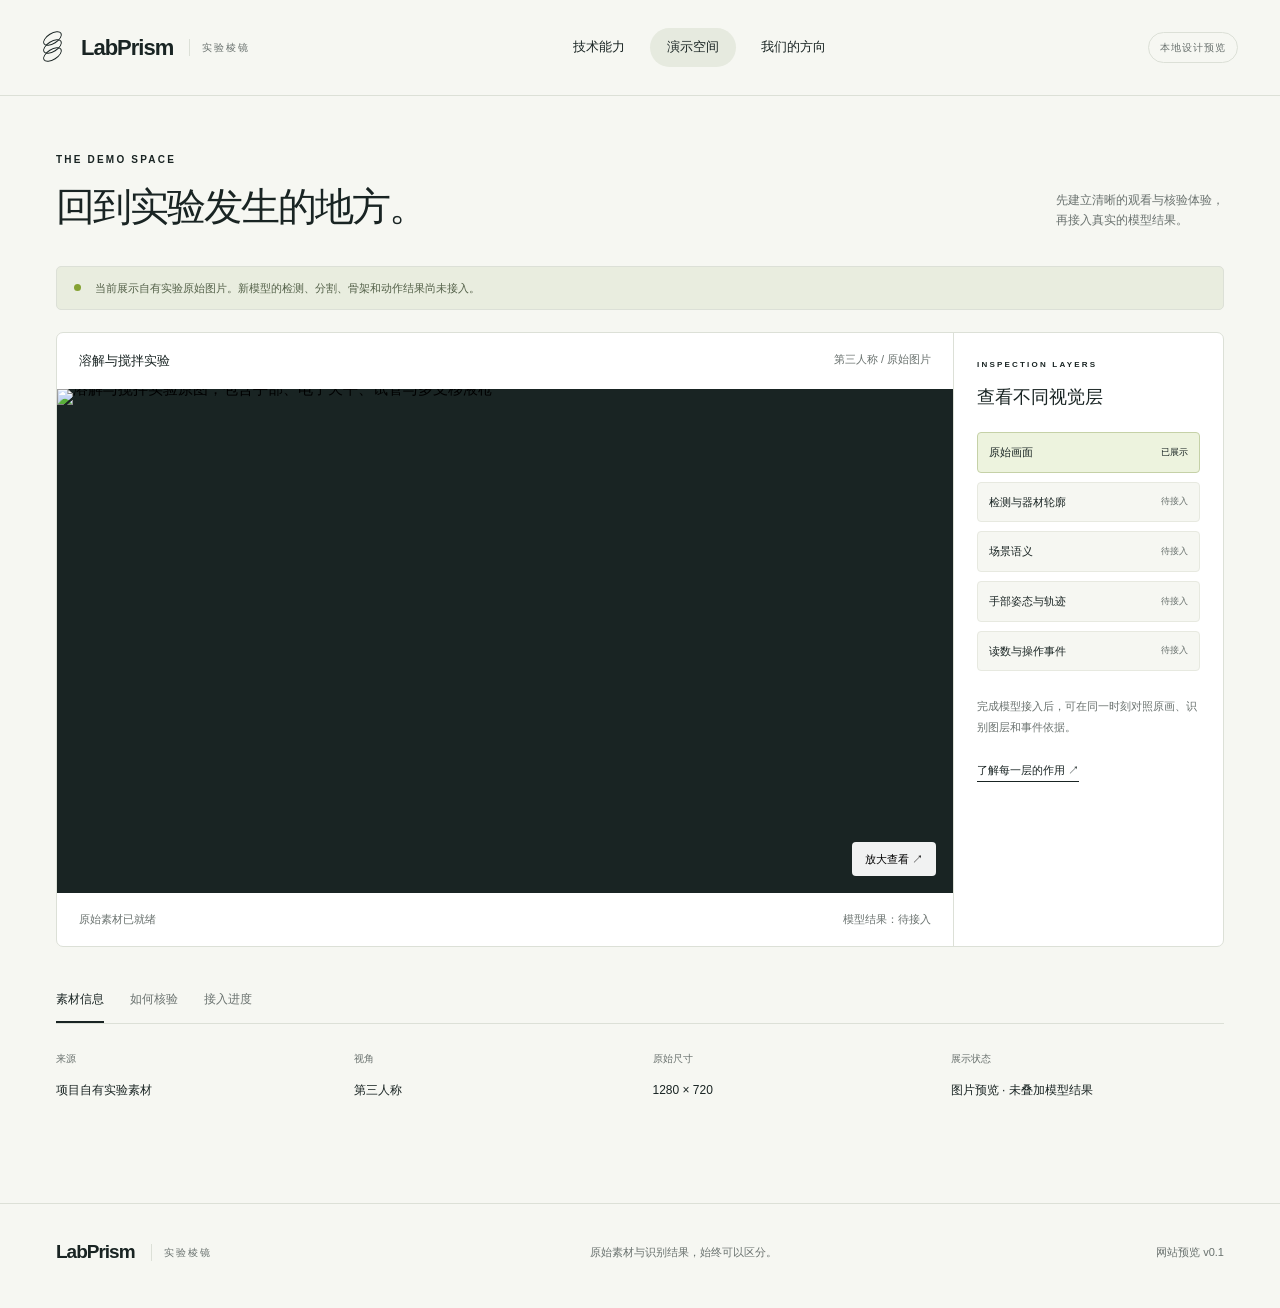
==== apps/website/demo.html @ 597ef821 "Initialize LabPrism website, architecture and delivery contracts" ====
<!doctype html>
<html lang="zh-CN">
<head><meta charset="utf-8"><meta name="viewport" content="width=device-width,initial-scale=1"><title>演示空间 · LabPrism</title><link rel="stylesheet" href="styles.css"><script src="demo.js" defer></script></head>
<body><a class="skip" href="#main">跳到正文</a><header class="header"><a class="brand" href="index.html"><span class="mark" aria-hidden="true"><i></i><i></i><i></i></span>LabPrism<span class="brand-en">实验棱镜</span></a><nav aria-label="主导航"><a href="technology.html">技术能力</a><a href="demo.html" aria-current="page">演示空间</a><a href="index.html#approach">我们的方向</a></nav><span class="preview">本地设计预览</span></header>
<main id="main" class="wrap"><section class="demo-intro"><div><p class="eyebrow">THE DEMO SPACE</p><h1>回到实验发生的地方。</h1></div><p>先建立清晰的观看与核验体验，<br>再接入真实的模型结果。</p></section>
<div class="demo-banner"><span class="dot"></span><p>当前展示自有实验原始图片。新模型的检测、分割、骨架和动作结果尚未接入。</p></div>
<section class="viewer"><div class="viewer-main"><div class="viewer-title"><strong>溶解与搅拌实验</strong><span>第三人称 / 原始图片</span></div><button class="image-open" id="expand" aria-label="放大查看实验原图"><img src="assets/lab-scene.png" alt="溶解与搅拌实验原图，包含手部、电子天平、试管与多支移液枪" width="1280" height="720"><span class="expand-icon">放大查看 ↗</span></button><div class="viewer-bottom"><span>原始素材已就绪</span><span>模型结果：待接入</span></div></div><aside class="viewer-side"><p class="eyebrow">INSPECTION LAYERS</p><h2>查看不同视觉层</h2><div class="layer-list"><div class="layer active"><span>原始画面</span><b>已展示</b></div><div class="layer"><span>检测与器材轮廓</span><small>待接入</small></div><div class="layer"><span>场景语义</span><small>待接入</small></div><div class="layer"><span>手部姿态与轨迹</span><small>待接入</small></div><div class="layer"><span>读数与操作事件</span><small>待接入</small></div></div><p class="side-note">完成模型接入后，可在同一时刻对照原画、识别图层和事件依据。</p><a class="text-link" href="technology.html">了解每一层的作用 ↗</a></aside></section>
<section class="demo-details"><div class="tablist" role="tablist" aria-label="素材说明"><button type="button" id="tab-source" role="tab" aria-selected="true" aria-controls="panel-source" tabindex="0">素材信息</button><button type="button" id="tab-check" role="tab" aria-selected="false" aria-controls="panel-check" tabindex="-1">如何核验</button><button type="button" id="tab-progress" role="tab" aria-selected="false" aria-controls="panel-progress" tabindex="-1">接入进度</button></div><div class="tab-panel" id="panel-source" role="tabpanel" aria-labelledby="tab-source"><div><span>来源</span><strong>项目自有实验素材</strong></div><div><span>视角</span><strong>第三人称</strong></div><div><span>原始尺寸</span><strong>1280 × 720</strong></div><div><span>展示状态</span><strong>图片预览 · 未叠加模型结果</strong></div></div><div class="tab-panel prose" id="panel-check" role="tabpanel" aria-labelledby="tab-check" hidden><p>接入后将保留原画、模型版本、识别结果和操作时间依据。检测、分割、手部关键点及动作分别检查，使用新场景视频验证泛化。</p></div><div class="tab-panel prose" id="panel-progress" role="tabpanel" aria-labelledby="tab-progress" hidden><p>已搭建首页、技术页与演示空间的本地预览。接下来接入真实推理输出，逐步实现连续视频、图层切换、器材详情和可回放事件时间线。</p></div></section>
</main><footer class="footer wrap"><a class="brand" href="index.html">LabPrism <span class="brand-en">实验棱镜</span></a><p>原始素材与识别结果，始终可以区分。</p><span>网站预览 v0.1</span></footer>
<dialog id="image-dialog" aria-label="实验原图放大查看"><button id="close-dialog" class="dialog-close" aria-label="关闭原图">关闭 ×</button><img src="assets/lab-scene.png" alt="实验原始图片放大视图" width="1280" height="720"></dialog>
</body></html>
---- apps/website/styles.css ----
:root{--ink:#192423;--muted:#6a726f;--paper:#f6f7f2;--line:#dce0d7;--lime:#d5ee79;--forest:#18362d;--white:#fff;--sans:Inter,"Noto Sans CJK SC","Microsoft YaHei",Arial,sans-serif}*{box-sizing:border-box}html{scroll-behavior:smooth;scroll-padding-top:100px}body{margin:0;background:var(--paper);color:var(--ink);font:15px/1.7 var(--sans)}a{color:inherit;text-decoration:none}button{font:inherit}a,button{-webkit-tap-highlight-color:transparent}a:focus-visible,button:focus-visible{outline:3px solid #7b9e1c;outline-offset:5px}::selection{background:var(--lime)}.wrap{max-width:1440px;margin:auto;padding-inline:56px}.header{min-height:96px;display:flex;align-items:center;justify-content:space-between;gap:24px;padding:20px 42px;border-bottom:1px solid var(--line)}.brand{display:flex;align-items:center;gap:12px;font-size:22px;font-weight:700;letter-spacing:-1px;white-space:nowrap}.brand-en{font-size:10px;font-weight:500;letter-spacing:2px;color:var(--muted);border-left:1px solid var(--line);padding-left:12px;margin-left:4px}.mark{position:relative;display:inline-flex;width:27px;height:30px;align-items:center}.mark i{position:absolute;width:21px;height:11px;border:1.4px solid var(--ink);border-radius:50%;transform:rotate(-32deg)}.mark i:nth-child(1){top:1px}.mark i:nth-child(2){top:9px}.mark i:nth-child(3){top:17px}.header nav{display:flex;gap:8px}.header nav a{padding:8px 17px;border-radius:24px;font-size:13px}.header nav a:hover,.header nav a[aria-current=page]{background:#e6eadf}.preview{font-size:10px;letter-spacing:1px;color:var(--muted);border:1px solid var(--line);border-radius:20px;padding:6px 11px;white-space:nowrap}.eyebrow{font-size:10px;font-weight:600;letter-spacing:2.2px;line-height:1.8;margin:0 0 24px}.dot{display:inline-block;width:7px;height:7px;border-radius:50%;background:#85a233;margin-right:9px}.hero{padding-top:60px}.hero-heading{display:flex;justify-content:space-between;gap:40px;align-items:flex-end;margin-bottom:45px}h1,h2,h3,p,figure{margin:0}h1{font-size:clamp(36px,4.9vw,72px);font-weight:500;line-height:1.22;letter-spacing:-2px}h2{font-size:clamp(28px,3vw,43px);line-height:1.4;font-weight:500;letter-spacing:-1px}h3{font-size:20px;font-weight:550;line-height:1.5}.serif{font-family:"Noto Serif CJK SC",serif}.hero-note{font-size:14px;color:var(--muted);padding-bottom:5px}.button{display:inline-flex;align-items:center;gap:40px;border-radius:28px;padding:12px 21px;font-size:13px;transition:transform .18s}.button:hover{transform:translateY(-2px)}.button.dark{background:var(--ink);color:var(--paper);margin-top:24px}.button.light{background:var(--lime);color:var(--ink)}.hero-media{position:relative;overflow:hidden;border-radius:8px;background:var(--forest);aspect-ratio:2.08}.hero-media>img{display:block;width:100%;height:100%;object-fit:cover;object-position:center 56%}.hero-media:after{content:"";position:absolute;inset:0;background:linear-gradient(90deg,rgba(5,24,20,.72),rgba(5,24,20,.05) 65%),linear-gradient(180deg,rgba(5,24,20,.35),transparent 45%);pointer-events:none}.media-top{position:absolute;z-index:1;top:25px;left:30px;right:30px;display:flex;justify-content:space-between;color:#eef3e8;font-size:11px;letter-spacing:1px}.media-message{position:absolute;z-index:1;bottom:36px;left:34px;color:var(--white)}.media-message .eyebrow{font-size:9px;color:var(--lime)}.media-message p{font-size:38px;line-height:1.4;font-weight:400;letter-spacing:1px}.media-message a{display:inline-flex;gap:38px;align-items:center;font-size:12px;margin-top:23px;padding-bottom:5px;border-bottom:1px solid #c4d3b8}.figure-caption{display:flex;justify-content:space-between;gap:20px;color:var(--muted);font-size:10px;padding-top:13px}.section{padding-top:100px;padding-bottom:95px}.section-head{margin-bottom:45px}.section-head .text-link{display:inline-block;margin-top:22px}.principles{display:grid;grid-template-columns:repeat(3,1fr);border-top:1px solid var(--line)}.principles article{padding:32px 35px 0 0}.principles article+article{padding-left:35px;border-left:1px solid var(--line)}.index{display:block;color:var(--muted);font:12px/1 monospace;margin-bottom:28px}.principles p{max-width:310px;color:var(--muted);margin-top:13px;font-size:13px;line-height:1.9}.capability-section{padding-block:84px 92px;background:var(--forest);color:var(--paper)}.capability-section .eyebrow{color:var(--lime)}.text-link{font-size:12px;border-bottom:1px solid currentColor;padding-bottom:5px}.capability-grid{display:grid;grid-template-columns:repeat(2,1fr);gap:14px}.capability-grid a{position:relative;border:1px solid #52675a;border-radius:5px;padding:30px;transition:background .2s}.capability-grid a:hover{background:#254638}.capability-grid a>span{font-size:9px;letter-spacing:2px;color:#bed09d}.capability-grid h3{font-size:27px;margin:28px 0 12px}.capability-grid p{color:#c2cdc1;font-size:12px}.capability-grid b{position:absolute;top:24px;right:27px;font-size:25px;font-weight:400}.statement{display:grid;grid-template-columns:1.3fr 1fr;gap:70px}.statement p{font-size:14px;margin:6px 0 20px}.muted{color:var(--muted)}.footer{padding-block:32px 40px;border-top:1px solid var(--line);display:flex;justify-content:space-between;align-items:center;gap:20px}.footer>.brand{font-size:19px}.footer p,.footer>span{font-size:11px;color:var(--muted)}.page-intro{padding-top:64px;padding-bottom:64px}.intro-copy{margin-top:28px;font-size:14px;color:var(--muted);line-height:1.9}.tech-row{display:grid;grid-template-columns:60px 1fr 240px;gap:35px;border-top:1px solid var(--line);padding:55px 0 64px;scroll-margin-top:30px}.tech-number{font:12px/2 monospace;color:var(--muted)}.tech-row h2{font-size:30px;margin-bottom:22px}.tech-row p:not(.eyebrow){max-width:620px;color:var(--muted);font-size:13px;line-height:1.95}.tech-row .eyebrow{margin-bottom:13px}.tags{list-style:none;display:flex;flex-wrap:wrap;gap:8px;padding:0;margin:24px 0 0}.tags li{font-size:11px;background:#e8ecdf;border-radius:20px;padding:6px 12px}.tech-aside{border-left:1px solid var(--line);padding-left:28px;align-self:center}.tech-aside>span{display:block;font-size:10px;color:var(--muted);margin-bottom:16px}.tech-aside strong{font-size:17px;font-weight:500;display:block;margin-bottom:14px}.callout{padding:45px;background:var(--forest);color:var(--paper);border-radius:6px;display:flex;align-items:center;justify-content:space-between;gap:35px}.callout .eyebrow{color:var(--lime);margin-bottom:15px}.callout h2{font-size:30px}.demo-intro{padding:55px 0 35px;display:flex;justify-content:space-between;align-items:flex-end;gap:30px}.demo-intro h1{font-size:39px}.demo-intro>p{font-size:12px;color:var(--muted)}.demo-intro .eyebrow{margin-bottom:14px}.demo-banner{display:flex;align-items:center;gap:5px;background:#e9eddf;padding:12px 17px;border:1px solid var(--line);border-radius:5px;margin-bottom:22px;font-size:11px;color:#546149}.demo-banner .dot{flex-shrink:0}.viewer{display:grid;grid-template-columns:minmax(0,1fr) 270px;border:1px solid var(--line);border-radius:7px;overflow:hidden;background:white}.viewer-main{min-width:0}.viewer-title,.viewer-bottom{padding:17px 22px;display:flex;justify-content:space-between;gap:15px;font-size:11px}.viewer-title strong{font-size:13px;font-weight:550}.viewer-title span,.viewer-bottom{color:var(--muted)}.image-open{display:block;width:100%;padding:0;border:0;background:var(--ink);position:relative;cursor:zoom-in;text-align:left;line-height:0}.image-open img{display:block;width:100%;height:auto}.expand-icon{position:absolute;right:17px;bottom:17px;background:rgba(255,255,255,.94);border-radius:4px;padding:10px 13px;font-size:11px;line-height:1.3}.viewer-side{padding:25px 23px;border-left:1px solid var(--line)}.viewer-side h2{font-size:18px;margin-bottom:22px;letter-spacing:0}.viewer-side .eyebrow{font-size:8px;margin-bottom:12px}.layer-list{display:grid;gap:9px}.layer{padding:10px 11px;display:flex;align-items:center;justify-content:space-between;gap:7px;background:#f6f7f2;border:1px solid #e7e9e0;border-radius:4px;font-size:11px}.layer b{font-size:9px;font-weight:400}.layer small{font-size:9px;color:var(--muted)}.layer.active{background:#edf3de;border-color:#c5d1a7}.side-note{color:var(--muted);font-size:11px;line-height:1.9;margin:25px 0 18px}.viewer-side .text-link{font-size:11px}.demo-details{margin:30px 0 75px}.tablist{display:flex;gap:26px;border-bottom:1px solid var(--line)}.tablist button{border:0;background:none;color:var(--muted);padding:12px 0;font-size:12px;cursor:pointer;border-bottom:2px solid transparent}.tablist button[aria-selected=true]{color:var(--ink);border-bottom-color:var(--ink)}.tab-panel{display:grid;grid-template-columns:repeat(4,1fr);gap:25px;padding-block:26px}.tab-panel>div span{display:block;color:var(--muted);font-size:10px;margin-bottom:9px}.tab-panel strong{font-size:12px;font-weight:500}.tab-panel.prose{display:block;font-size:13px;max-width:800px}.tab-panel[hidden]{display:none}.skip{position:fixed;z-index:10;top:-60px;left:20px;background:var(--lime);padding:8px 15px}.skip:focus{top:10px}dialog{padding:46px 12px 12px;border:1px solid #888;border-radius:6px;max-width:95vw;max-height:95vh;background:var(--paper)}dialog::backdrop{background:rgba(0,0,0,.78)}dialog img{display:block;max-width:100%;height:auto;max-height:80vh;object-fit:contain}.dialog-close{position:absolute;right:15px;top:8px;background:none;border:0;font-size:12px;padding:5px;cursor:pointer}
@media(min-width:1550px){.hero-media{aspect-ratio:2.2}.hero-heading{margin-bottom:55px}}
@media(max-width:1000px){.wrap{padding-inline:30px}.header{padding-inline:26px}.preview{display:none}.brand-en{display:none}.hero-heading{align-items:flex-start}.hero-note{max-width:265px}.hero-media{aspect-ratio:1.8}.media-message p{font-size:31px}.statement{gap:35px}.tech-row{grid-template-columns:35px 1fr;gap:20px}.tech-aside{grid-column:2;border-left:0;padding-left:0;display:flex;gap:20px;align-items:center}.tech-aside>span,.tech-aside strong{margin:0}.viewer{grid-template-columns:minmax(0,1fr) 230px}.viewer-side{padding:20px 16px}.demo-intro{align-items:flex-start}.demo-intro h1{font-size:32px}}
@media(max-width:650px){.wrap{padding-inline:20px}.header{padding:17px 20px;min-height:77px;flex-wrap:wrap;gap:12px}.brand{font-size:20px}.header nav{width:100%;gap:5px}.header nav a{padding:6px 12px;font-size:12px}.hero{padding-top:36px}.eyebrow{font-size:9px;margin-bottom:18px}.hero-heading{display:block;margin-bottom:28px}h1{font-size:37px;letter-spacing:-1px}.hero-note{max-width:none;margin-top:23px;font-size:12px}.hero-note br{display:none}.button.dark{margin-top:18px}.hero-media{aspect-ratio:1.13}.hero-media>img{object-position:63% center}.media-top{top:16px;left:17px;right:17px;font-size:8px}.media-message{left:20px;bottom:24px}.media-message p{font-size:29px}.media-message .eyebrow{font-size:7px;letter-spacing:1px}.figure-caption{display:block;font-size:9px}.figure-caption span{display:block;margin-top:3px}.section{padding-block:60px}.principles{display:block}.principles article,.principles article+article{padding:22px 0;border-left:0;border-bottom:1px solid var(--line)}.index{margin-bottom:12px}.principles p{max-width:none}.section-head{margin-bottom:27px}.capability-section{padding-block:55px}.capability-grid{grid-template-columns:1fr}.capability-grid a{padding:23px}.capability-grid h3{font-size:24px;margin-top:20px}.statement{display:block}.statement>div{margin-top:27px}.footer{flex-wrap:wrap;gap:13px}.footer p{width:100%}.page-intro{padding-block:37px}.page-intro h1{font-size:36px}.intro-copy{font-size:12px}.intro-copy br{display:none}.tech-row{grid-template-columns:24px 1fr;padding-block:32px}.tech-row h2{font-size:24px}.tech-aside{display:block}.tech-aside>span{margin-bottom:8px}.tech-aside strong{font-size:15px;margin-bottom:7px}.callout{padding:27px;display:block}.callout h2{font-size:25px}.callout .button{margin-top:25px}.demo-intro{display:block;padding-top:32px}.demo-intro h1{font-size:29px}.demo-intro>p{margin-top:18px}.demo-banner{align-items:flex-start;font-size:10px}.demo-banner .dot{margin-top:5px}.viewer{grid-template-columns:1fr}.viewer-title,.viewer-bottom{padding:13px 15px;font-size:9px}.viewer-side{border-left:0;border-top:1px solid var(--line);padding:23px}.layer-list{grid-template-columns:1fr 1fr}.layer{display:block}.layer small,.layer b{display:block;margin-top:4px}.side-note{margin-top:18px}.tab-panel{grid-template-columns:1fr 1fr;gap:20px}.tablist{gap:22px}.demo-details{margin-bottom:45px}}
@media(prefers-reduced-motion:reduce){html{scroll-behavior:auto}*{transition:none!important}}
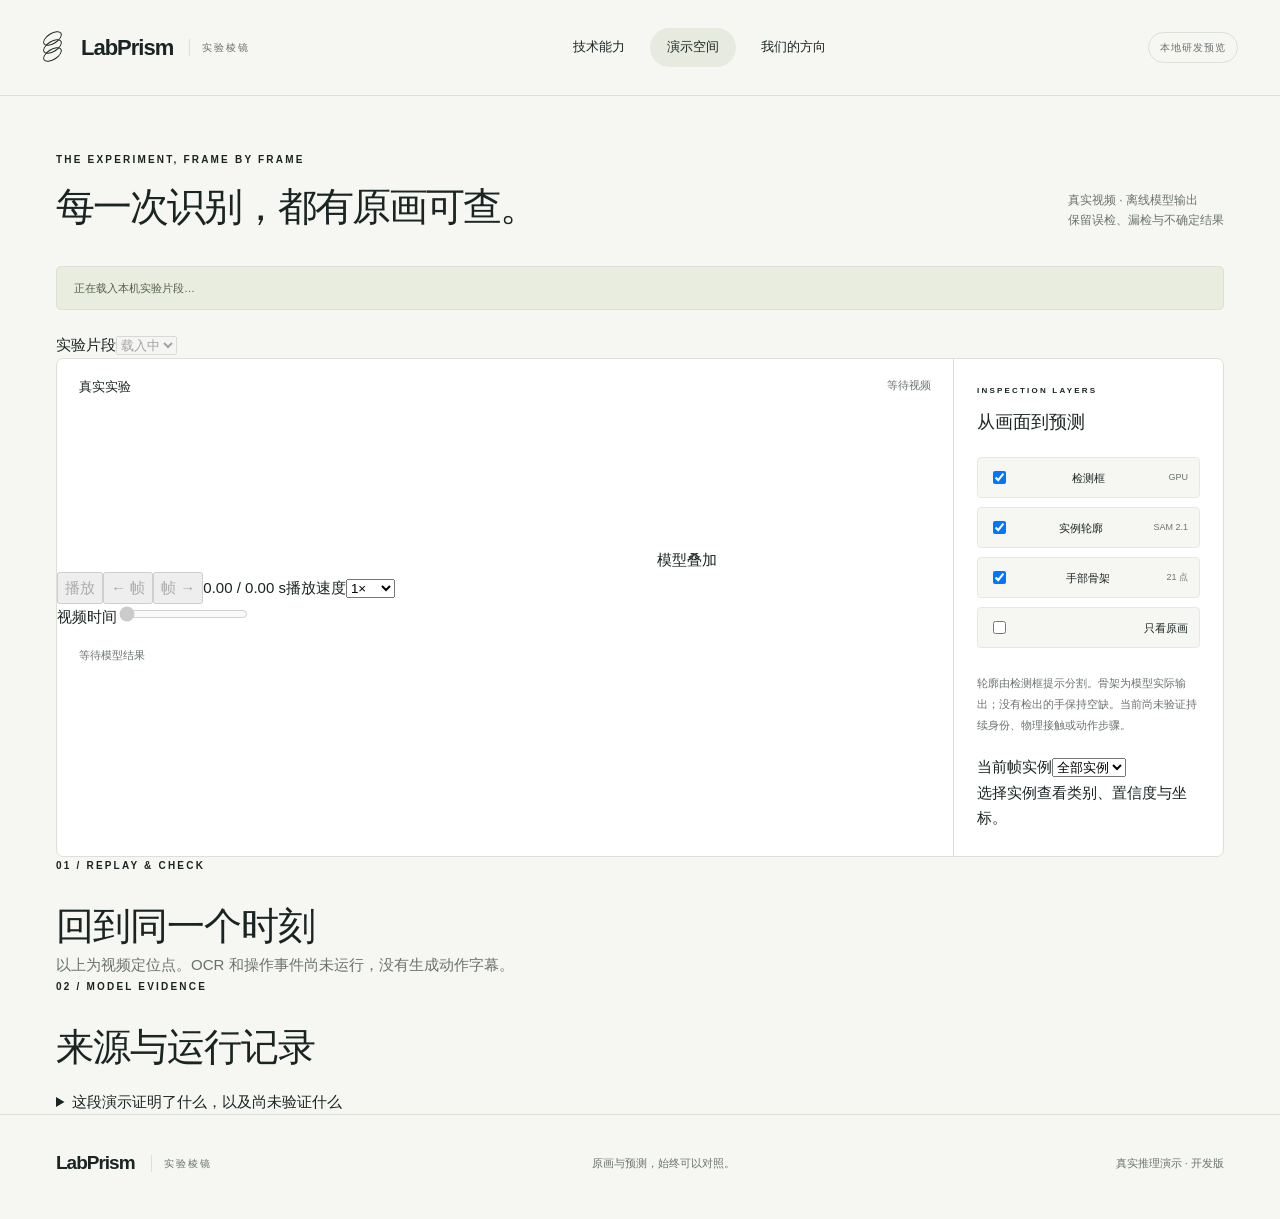
==== commit 71be36b6: "Connect receipt-verified video inference and interactive result viewer" ====
--- a/apps/website/demo.html
+++ b/apps/website/demo.html
@@ -1,11 +1,20 @@
 <!doctype html>
 <html lang="zh-CN">
-<head><meta charset="utf-8"><meta name="viewport" content="width=device-width,initial-scale=1"><title>演示空间 · LabPrism</title><link rel="stylesheet" href="styles.css"><script src="demo.js" defer></script></head>
-<body><a class="skip" href="#main">跳到正文</a><header class="header"><a class="brand" href="index.html"><span class="mark" aria-hidden="true"><i></i><i></i><i></i></span>LabPrism<span class="brand-en">实验棱镜</span></a><nav aria-label="主导航"><a href="technology.html">技术能力</a><a href="demo.html" aria-current="page">演示空间</a><a href="index.html#approach">我们的方向</a></nav><span class="preview">本地设计预览</span></header>
-<main id="main" class="wrap"><section class="demo-intro"><div><p class="eyebrow">THE DEMO SPACE</p><h1>回到实验发生的地方。</h1></div><p>先建立清晰的观看与核验体验，<br>再接入真实的模型结果。</p></section>
-<div class="demo-banner"><span class="dot"></span><p>当前展示自有实验原始图片。新模型的检测、分割、骨架和动作结果尚未接入。</p></div>
-<section class="viewer"><div class="viewer-main"><div class="viewer-title"><strong>溶解与搅拌实验</strong><span>第三人称 / 原始图片</span></div><button class="image-open" id="expand" aria-label="放大查看实验原图"><img src="assets/lab-scene.png" alt="溶解与搅拌实验原图，包含手部、电子天平、试管与多支移液枪" width="1280" height="720"><span class="expand-icon">放大查看 ↗</span></button><div class="viewer-bottom"><span>原始素材已就绪</span><span>模型结果：待接入</span></div></div><aside class="viewer-side"><p class="eyebrow">INSPECTION LAYERS</p><h2>查看不同视觉层</h2><div class="layer-list"><div class="layer active"><span>原始画面</span><b>已展示</b></div><div class="layer"><span>检测与器材轮廓</span><small>待接入</small></div><div class="layer"><span>场景语义</span><small>待接入</small></div><div class="layer"><span>手部姿态与轨迹</span><small>待接入</small></div><div class="layer"><span>读数与操作事件</span><small>待接入</small></div></div><p class="side-note">完成模型接入后，可在同一时刻对照原画、识别图层和事件依据。</p><a class="text-link" href="technology.html">了解每一层的作用 ↗</a></aside></section>
-<section class="demo-details"><div class="tablist" role="tablist" aria-label="素材说明"><button type="button" id="tab-source" role="tab" aria-selected="true" aria-controls="panel-source" tabindex="0">素材信息</button><button type="button" id="tab-check" role="tab" aria-selected="false" aria-controls="panel-check" tabindex="-1">如何核验</button><button type="button" id="tab-progress" role="tab" aria-selected="false" aria-controls="panel-progress" tabindex="-1">接入进度</button></div><div class="tab-panel" id="panel-source" role="tabpanel" aria-labelledby="tab-source"><div><span>来源</span><strong>项目自有实验素材</strong></div><div><span>视角</span><strong>第三人称</strong></div><div><span>原始尺寸</span><strong>1280 × 720</strong></div><div><span>展示状态</span><strong>图片预览 · 未叠加模型结果</strong></div></div><div class="tab-panel prose" id="panel-check" role="tabpanel" aria-labelledby="tab-check" hidden><p>接入后将保留原画、模型版本、识别结果和操作时间依据。检测、分割、手部关键点及动作分别检查，使用新场景视频验证泛化。</p></div><div class="tab-panel prose" id="panel-progress" role="tabpanel" aria-labelledby="tab-progress" hidden><p>已搭建首页、技术页与演示空间的本地预览。接下来接入真实推理输出，逐步实现连续视频、图层切换、器材详情和可回放事件时间线。</p></div></section>
-</main><footer class="footer wrap"><a class="brand" href="index.html">LabPrism <span class="brand-en">实验棱镜</span></a><p>原始素材与识别结果，始终可以区分。</p><span>网站预览 v0.1</span></footer>
-<dialog id="image-dialog" aria-label="实验原图放大查看"><button id="close-dialog" class="dialog-close" aria-label="关闭原图">关闭 ×</button><img src="assets/lab-scene.png" alt="实验原始图片放大视图" width="1280" height="720"></dialog>
-</body></html>
+<head><meta charset="utf-8"><meta name="viewport" content="width=device-width,initial-scale=1"><meta name="description" content="在真实实验视频上逐帧查看检测、实例轮廓和手部关键点。"><title>真实视频 · LabPrism</title><link rel="stylesheet" href="styles.css"><link rel="stylesheet" href="viewer/viewer.css"><script src="viewer/viewer.js" defer></script></head>
+<body><a class="skip" href="#main">跳到正文</a>
+<header class="header"><a class="brand" href="index.html"><span class="mark" aria-hidden="true"><i></i><i></i><i></i></span>LabPrism<span class="brand-en">实验棱镜</span></a><nav aria-label="主导航"><a href="technology.html">技术能力</a><a href="demo.html" aria-current="page">演示空间</a><a href="index.html#approach">我们的方向</a></nav><span class="preview">本地研发预览</span></header>
+<main id="main" class="wrap"><section class="demo-intro"><div><p class="eyebrow">THE EXPERIMENT, FRAME BY FRAME</p><h1>每一次识别，都有原画可查。</h1></div><p>真实视频 · 离线模型输出<br>保留误检、漏检与不确定结果</p></section>
+<div class="demo-banner" role="status" id="load-status">正在载入本机实验片段…</div>
+<div class="clip-picker"><label for="clip-select">实验片段</label><select id="clip-select" disabled><option>载入中</option></select><span id="clip-meta"></span></div>
+<section class="viewer live-viewer" aria-label="实验视频分析">
+<div class="viewer-main"><div class="viewer-title"><strong id="clip-title">真实实验</strong><span id="frame-stamp">等待视频</span></div>
+<div id="stage" class="video-stage"><video id="video" playsinline preload="metadata" aria-label="实验原始视频"></video><svg id="overlay" aria-label="实际模型预测叠加图层"></svg><span class="stage-label" id="stage-label">模型叠加</span></div>
+<div class="transport"><button id="play" type="button" disabled>播放</button><button id="previous" type="button" disabled aria-label="上一分析帧">← 帧</button><button id="next" type="button" disabled aria-label="下一分析帧">帧 →</button><output id="time">0.00 / 0.00 s</output><label for="speed" class="sr-only">播放速度</label><select id="speed"><option value="0.5">0.5×</option><option value="1" selected>1×</option><option value="2">2×</option></select></div>
+<label class="sr-only" for="seek">视频时间</label><input id="seek" type="range" min="0" max="1" step="0.001" value="0" disabled>
+<div class="viewer-bottom"><span id="counts">等待模型结果</span><span id="sample-age"></span></div>
+</div>
+<aside class="viewer-side"><p class="eyebrow">INSPECTION LAYERS</p><h2>从画面到预测</h2><div class="layer-list live-layers"><label class="layer"><input id="boxes" type="checkbox" checked>检测框 <small>GPU</small></label><label class="layer"><input id="masks" type="checkbox" checked>实例轮廓 <small>SAM 2.1</small></label><label class="layer"><input id="hands" type="checkbox" checked>手部骨架 <small>21 点</small></label><label class="layer"><input id="original" type="checkbox">只看原画</label></div><p class="side-note">轮廓由检测框提示分割。骨架为模型实际输出；没有检出的手保持空缺。当前尚未验证持续身份、物理接触或动作步骤。</p><div class="instance-inspector"><label for="object-select">当前帧实例</label><select id="object-select"><option value="">全部实例</option></select><div id="instance-detail">选择实例查看类别、置信度与坐标。</div></div></aside>
+</section>
+<section class="evidence-grid"><article><p class="eyebrow">01 / REPLAY & CHECK</p><h2>回到同一个时刻</h2><div id="checkpoints" class="checkpoints"></div><p class="muted">以上为视频定位点。OCR 和操作事件尚未运行，没有生成动作字幕。</p></article><article><p class="eyebrow">02 / MODEL EVIDENCE</p><h2>来源与运行记录</h2><dl id="evidence"></dl><a id="result-link" class="text-link" hidden download>下载本段推理记录 ↓</a></article></section>
+<details class="limitations"><summary>这段演示证明了什么，以及尚未验证什么</summary><p>演示验证了真实视频、检测、检测框提示的逐帧实例分割、手姿输出与网页回放的连接。片段来自开发来源组，预测未经完整逐帧复核，不是独立真值；准确率与新环境泛化尚未测得。实例分割不是语义分割，也不是时序传播分割。手部相对深度不是标定的全局 3D。当前运行模式为离线抽样，播放器不会生成、平滑或补画缺失预测。</p></details>
+</main><footer class="footer wrap"><a class="brand" href="index.html">LabPrism <span class="brand-en">实验棱镜</span></a><p>原画与预测，始终可以对照。</p><span>真实推理演示 · 开发版</span></footer></body></html>
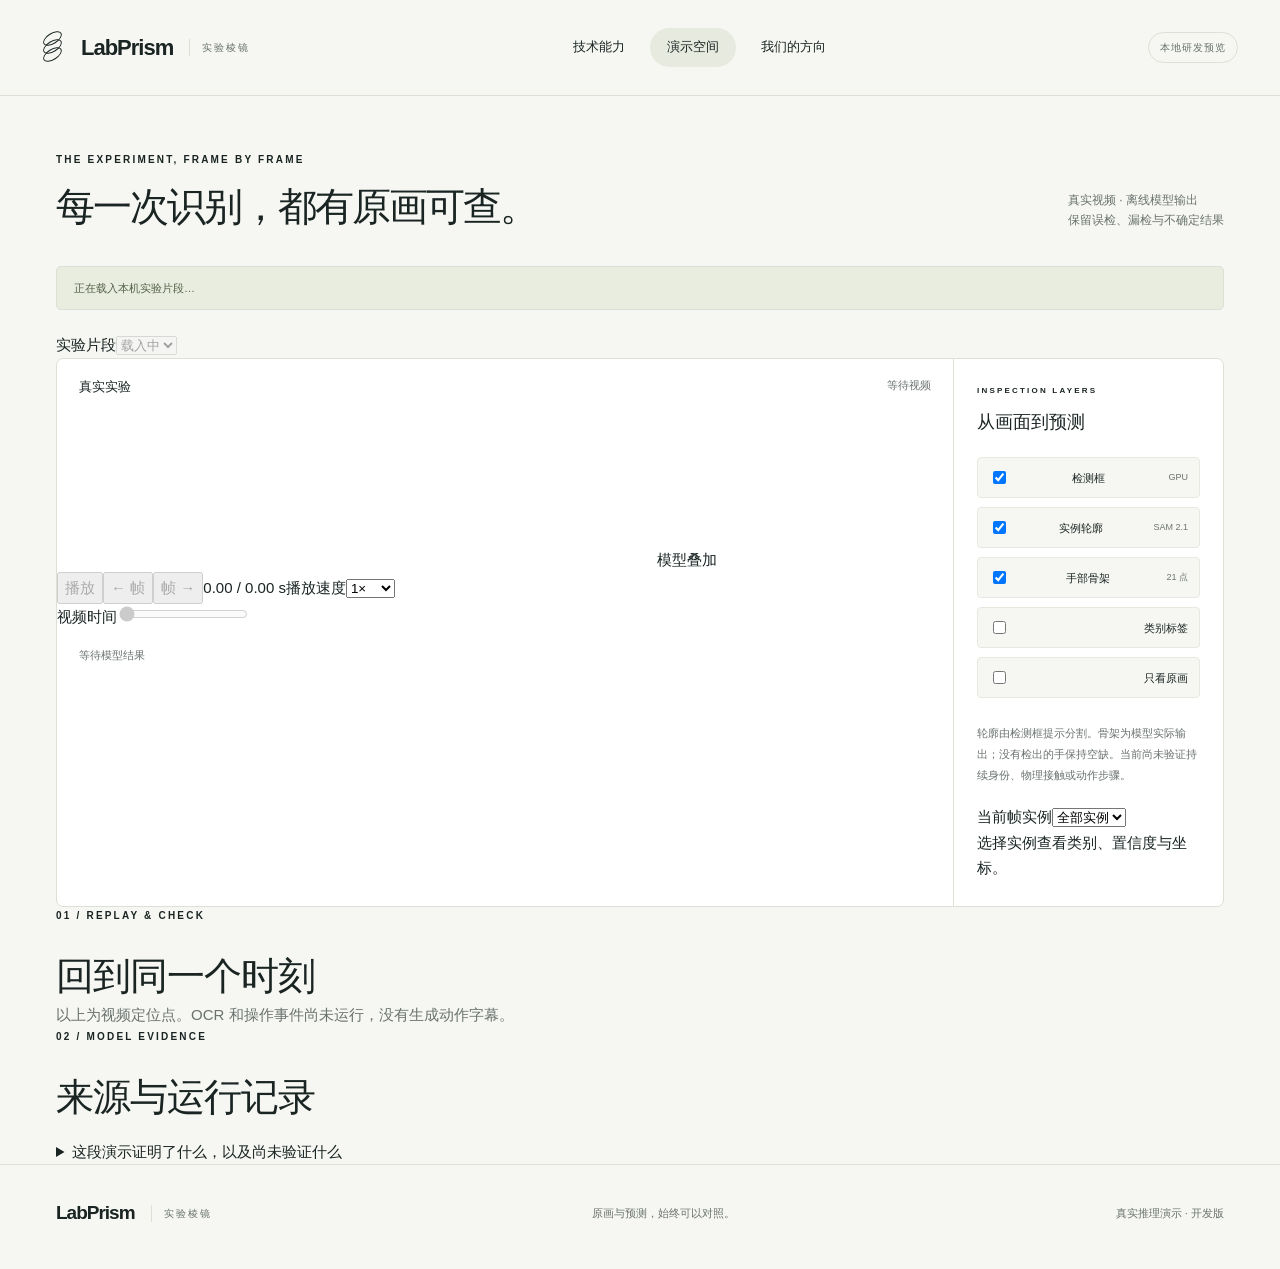
==== commit 5d074867: "Verify real video replay and package reproducible internal demos" ====
--- a/apps/website/demo.html
+++ b/apps/website/demo.html
@@ -13,7 +13,7 @@
 <label class="sr-only" for="seek">视频时间</label><input id="seek" type="range" min="0" max="1" step="0.001" value="0" disabled>
 <div class="viewer-bottom"><span id="counts">等待模型结果</span><span id="sample-age"></span></div>
 </div>
-<aside class="viewer-side"><p class="eyebrow">INSPECTION LAYERS</p><h2>从画面到预测</h2><div class="layer-list live-layers"><label class="layer"><input id="boxes" type="checkbox" checked>检测框 <small>GPU</small></label><label class="layer"><input id="masks" type="checkbox" checked>实例轮廓 <small>SAM 2.1</small></label><label class="layer"><input id="hands" type="checkbox" checked>手部骨架 <small>21 点</small></label><label class="layer"><input id="original" type="checkbox">只看原画</label></div><p class="side-note">轮廓由检测框提示分割。骨架为模型实际输出；没有检出的手保持空缺。当前尚未验证持续身份、物理接触或动作步骤。</p><div class="instance-inspector"><label for="object-select">当前帧实例</label><select id="object-select"><option value="">全部实例</option></select><div id="instance-detail">选择实例查看类别、置信度与坐标。</div></div></aside>
+<aside class="viewer-side"><p class="eyebrow">INSPECTION LAYERS</p><h2>从画面到预测</h2><div class="layer-list live-layers"><label class="layer"><input id="boxes" type="checkbox" checked>检测框 <small>GPU</small></label><label class="layer"><input id="masks" type="checkbox" checked>实例轮廓 <small>SAM 2.1</small></label><label class="layer"><input id="hands" type="checkbox" checked>手部骨架 <small>21 点</small></label><label class="layer"><input id="labels" type="checkbox">类别标签</label><label class="layer"><input id="original" type="checkbox">只看原画</label></div><p class="side-note">轮廓由检测框提示分割。骨架为模型实际输出；没有检出的手保持空缺。当前尚未验证持续身份、物理接触或动作步骤。</p><div class="instance-inspector"><label for="object-select">当前帧实例</label><select id="object-select"><option value="">全部实例</option></select><div id="instance-detail">选择实例查看类别、置信度与坐标。</div></div></aside>
 </section>
 <section class="evidence-grid"><article><p class="eyebrow">01 / REPLAY & CHECK</p><h2>回到同一个时刻</h2><div id="checkpoints" class="checkpoints"></div><p class="muted">以上为视频定位点。OCR 和操作事件尚未运行，没有生成动作字幕。</p></article><article><p class="eyebrow">02 / MODEL EVIDENCE</p><h2>来源与运行记录</h2><dl id="evidence"></dl><a id="result-link" class="text-link" hidden download>下载本段推理记录 ↓</a></article></section>
 <details class="limitations"><summary>这段演示证明了什么，以及尚未验证什么</summary><p>演示验证了真实视频、检测、检测框提示的逐帧实例分割、手姿输出与网页回放的连接。片段来自开发来源组，预测未经完整逐帧复核，不是独立真值；准确率与新环境泛化尚未测得。实例分割不是语义分割，也不是时序传播分割。手部相对深度不是标定的全局 3D。当前运行模式为离线抽样，播放器不会生成、平滑或补画缺失预测。</p></details>
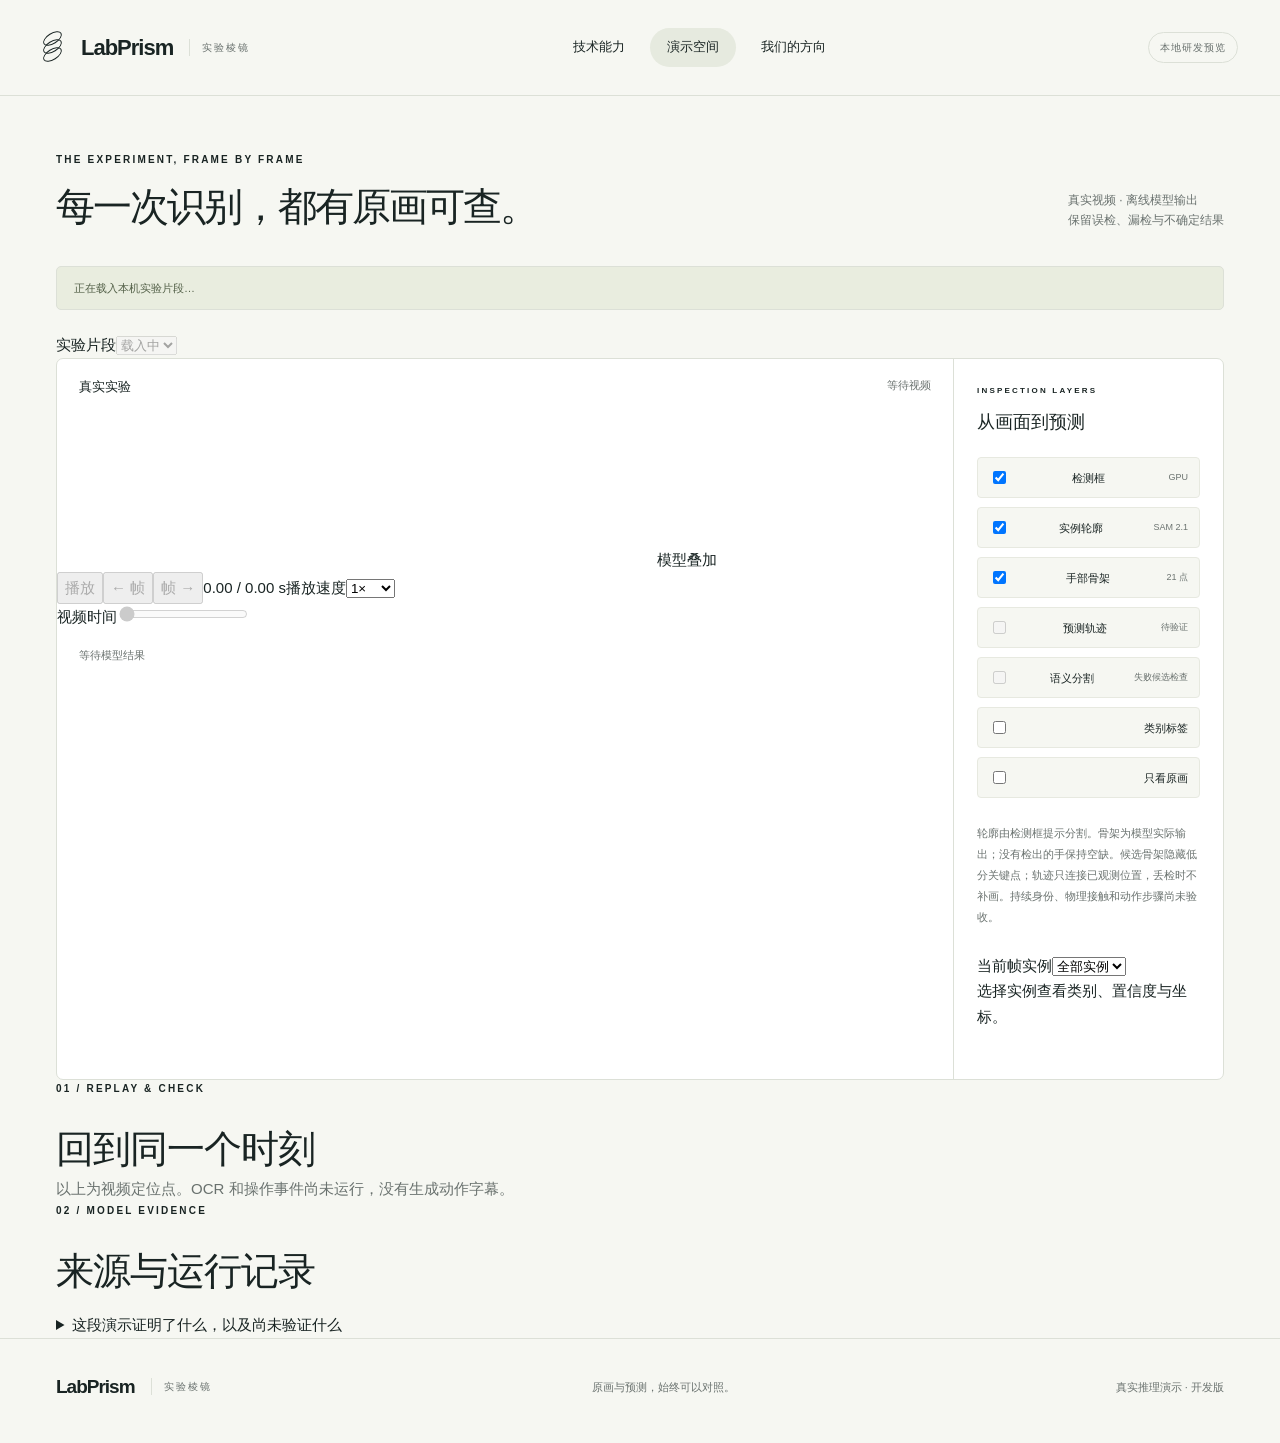
==== commit 82ffd4b7: "Evaluate real vision candidates and expose verified comparison layers" ====
--- a/apps/website/demo.html
+++ b/apps/website/demo.html
@@ -13,7 +13,7 @@
 <label class="sr-only" for="seek">视频时间</label><input id="seek" type="range" min="0" max="1" step="0.001" value="0" disabled>
 <div class="viewer-bottom"><span id="counts">等待模型结果</span><span id="sample-age"></span></div>
 </div>
-<aside class="viewer-side"><p class="eyebrow">INSPECTION LAYERS</p><h2>从画面到预测</h2><div class="layer-list live-layers"><label class="layer"><input id="boxes" type="checkbox" checked>检测框 <small>GPU</small></label><label class="layer"><input id="masks" type="checkbox" checked>实例轮廓 <small>SAM 2.1</small></label><label class="layer"><input id="hands" type="checkbox" checked>手部骨架 <small>21 点</small></label><label class="layer"><input id="labels" type="checkbox">类别标签</label><label class="layer"><input id="original" type="checkbox">只看原画</label></div><p class="side-note">轮廓由检测框提示分割。骨架为模型实际输出；没有检出的手保持空缺。当前尚未验证持续身份、物理接触或动作步骤。</p><div class="instance-inspector"><label for="object-select">当前帧实例</label><select id="object-select"><option value="">全部实例</option></select><div id="instance-detail">选择实例查看类别、置信度与坐标。</div></div></aside>
+<aside class="viewer-side"><p class="eyebrow">INSPECTION LAYERS</p><h2>从画面到预测</h2><div class="layer-list live-layers"><label class="layer"><input id="boxes" type="checkbox" checked>检测框 <small>GPU</small></label><label class="layer"><input id="masks" type="checkbox" checked>实例轮廓 <small>SAM 2.1</small></label><label class="layer"><input id="hands" type="checkbox" checked>手部骨架 <small>21 点</small></label><label class="layer"><input id="trails" type="checkbox" disabled>预测轨迹 <small>待验证</small></label><label class="layer"><input id="semantic" type="checkbox" disabled>语义分割 <small>失败候选检查</small></label><label class="layer"><input id="labels" type="checkbox">类别标签</label><label class="layer"><input id="original" type="checkbox">只看原画</label></div><p class="side-note">轮廓由检测框提示分割。骨架为模型实际输出；没有检出的手保持空缺。候选骨架隐藏低分关键点；轨迹只连接已观测位置，丢检时不补画。持续身份、物理接触和动作步骤尚未验收。</p><p id="semantic-note" class="side-note" aria-live="polite"></p><div class="instance-inspector"><label for="object-select">当前帧实例</label><select id="object-select"><option value="">全部实例</option></select><div id="instance-detail">选择实例查看类别、置信度与坐标。</div><p id="conflicts" class="side-note"></p></div></aside>
 </section>
 <section class="evidence-grid"><article><p class="eyebrow">01 / REPLAY & CHECK</p><h2>回到同一个时刻</h2><div id="checkpoints" class="checkpoints"></div><p class="muted">以上为视频定位点。OCR 和操作事件尚未运行，没有生成动作字幕。</p></article><article><p class="eyebrow">02 / MODEL EVIDENCE</p><h2>来源与运行记录</h2><dl id="evidence"></dl><a id="result-link" class="text-link" hidden download>下载本段推理记录 ↓</a></article></section>
 <details class="limitations"><summary>这段演示证明了什么，以及尚未验证什么</summary><p>演示验证了真实视频、检测、检测框提示的逐帧实例分割、手姿输出与网页回放的连接。片段来自开发来源组，预测未经完整逐帧复核，不是独立真值；准确率与新环境泛化尚未测得。实例分割不是语义分割，也不是时序传播分割。手部相对深度不是标定的全局 3D。当前运行模式为离线抽样，播放器不会生成、平滑或补画缺失预测。</p></details>
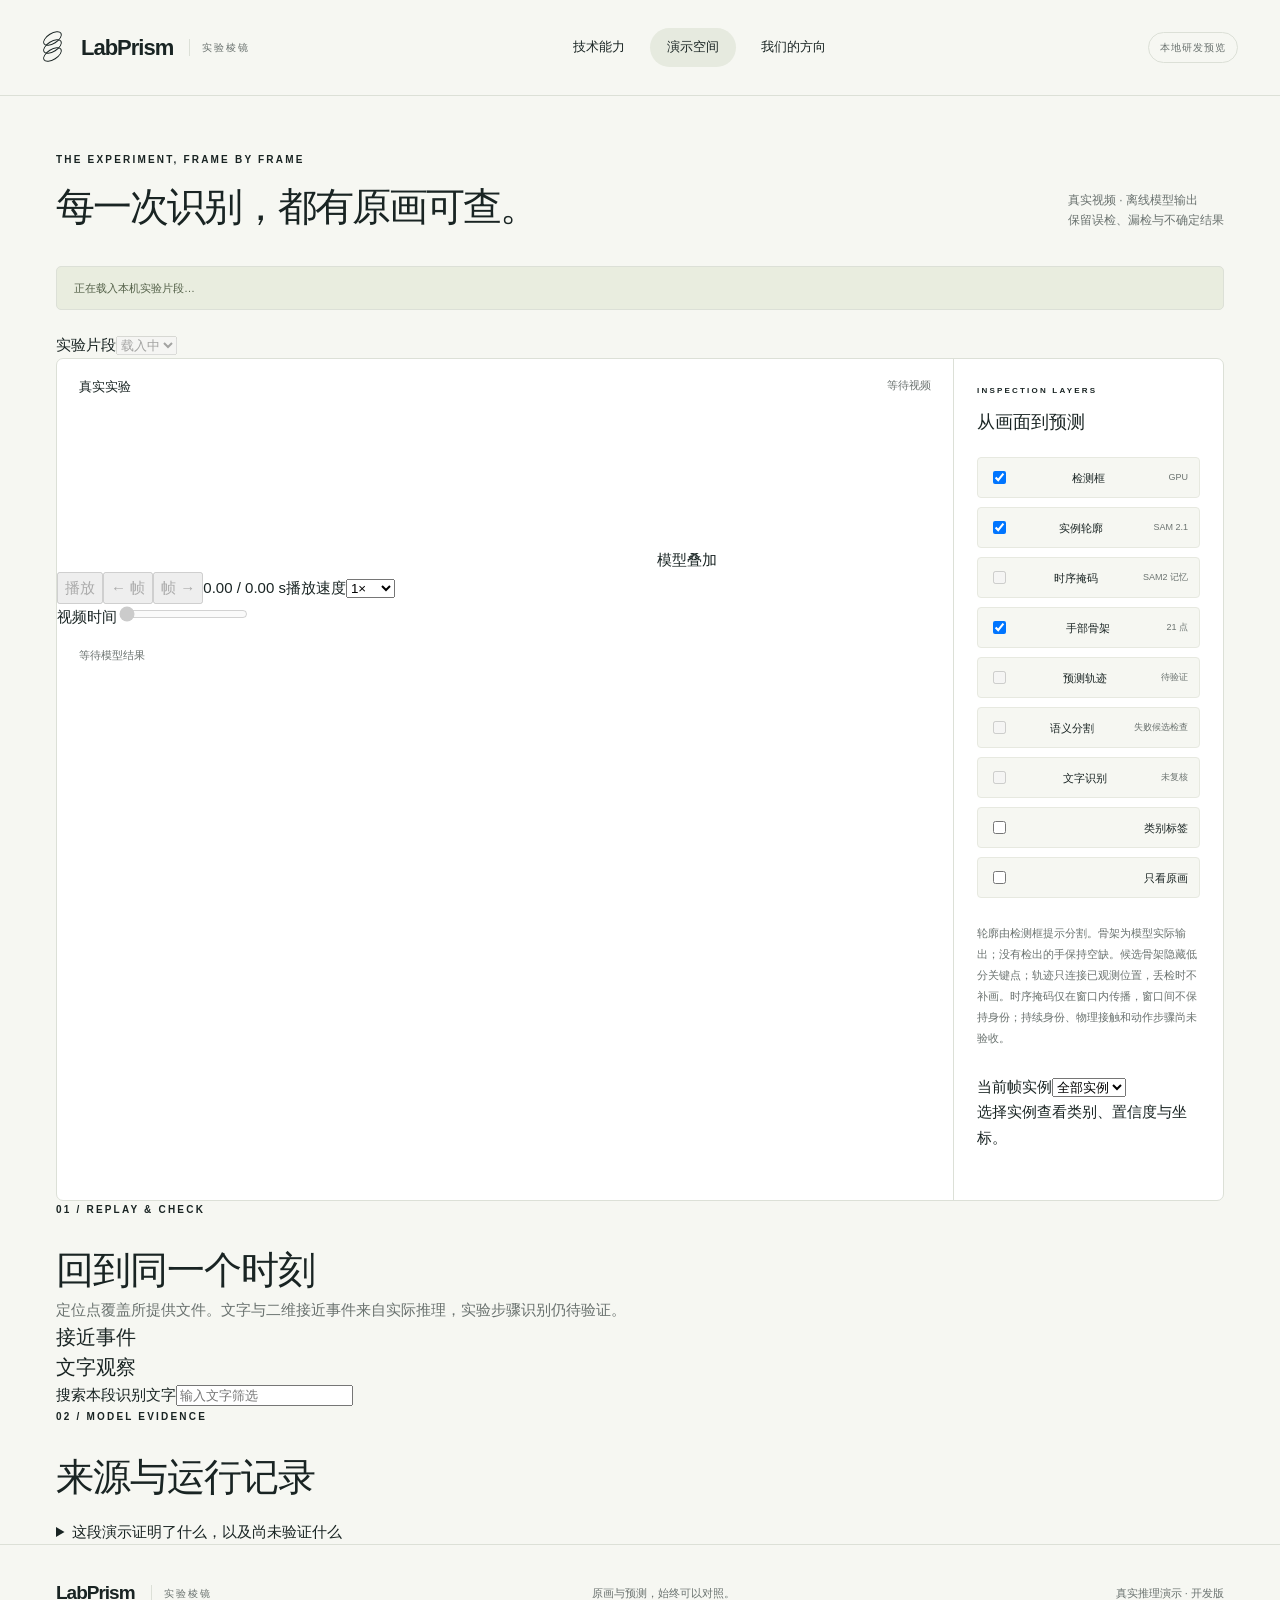
==== commit d36ee647: "Extend continuous video research pipeline" ====
--- a/apps/website/demo.html
+++ b/apps/website/demo.html
@@ -13,8 +13,8 @@
 <label class="sr-only" for="seek">视频时间</label><input id="seek" type="range" min="0" max="1" step="0.001" value="0" disabled>
 <div class="viewer-bottom"><span id="counts">等待模型结果</span><span id="sample-age"></span></div>
 </div>
-<aside class="viewer-side"><p class="eyebrow">INSPECTION LAYERS</p><h2>从画面到预测</h2><div class="layer-list live-layers"><label class="layer"><input id="boxes" type="checkbox" checked>检测框 <small>GPU</small></label><label class="layer"><input id="masks" type="checkbox" checked>实例轮廓 <small>SAM 2.1</small></label><label class="layer"><input id="hands" type="checkbox" checked>手部骨架 <small>21 点</small></label><label class="layer"><input id="trails" type="checkbox" disabled>预测轨迹 <small>待验证</small></label><label class="layer"><input id="semantic" type="checkbox" disabled>语义分割 <small>失败候选检查</small></label><label class="layer"><input id="labels" type="checkbox">类别标签</label><label class="layer"><input id="original" type="checkbox">只看原画</label></div><p class="side-note">轮廓由检测框提示分割。骨架为模型实际输出；没有检出的手保持空缺。候选骨架隐藏低分关键点；轨迹只连接已观测位置，丢检时不补画。持续身份、物理接触和动作步骤尚未验收。</p><p id="semantic-note" class="side-note" aria-live="polite"></p><div class="instance-inspector"><label for="object-select">当前帧实例</label><select id="object-select"><option value="">全部实例</option></select><div id="instance-detail">选择实例查看类别、置信度与坐标。</div><p id="conflicts" class="side-note"></p></div></aside>
+<aside class="viewer-side"><p class="eyebrow">INSPECTION LAYERS</p><h2>从画面到预测</h2><div class="layer-list live-layers"><label class="layer"><input id="boxes" type="checkbox" checked>检测框 <small>GPU</small></label><label class="layer"><input id="masks" type="checkbox" checked>实例轮廓 <small>SAM 2.1</small></label><label class="layer"><input id="temporal" type="checkbox" disabled>时序掩码 <small>SAM2 记忆</small></label><label class="layer"><input id="hands" type="checkbox" checked>手部骨架 <small>21 点</small></label><label class="layer"><input id="trails" type="checkbox" disabled>预测轨迹 <small>待验证</small></label><label class="layer"><input id="semantic" type="checkbox" disabled>语义分割 <small>失败候选检查</small></label><label class="layer"><input id="ocr" type="checkbox" disabled>文字识别 <small>未复核</small></label><label class="layer"><input id="labels" type="checkbox">类别标签</label><label class="layer"><input id="original" type="checkbox">只看原画</label></div><p class="side-note">轮廓由检测框提示分割。骨架为模型实际输出；没有检出的手保持空缺。候选骨架隐藏低分关键点；轨迹只连接已观测位置，丢检时不补画。时序掩码仅在窗口内传播，窗口间不保持身份；持续身份、物理接触和动作步骤尚未验收。</p><p id="text-observation" class="side-note" aria-live="polite"></p><p id="semantic-note" class="side-note" aria-live="polite"></p><div class="instance-inspector"><label for="object-select">当前帧实例</label><select id="object-select"><option value="">全部实例</option></select><div id="instance-detail">选择实例查看类别、置信度与坐标。</div><p id="conflicts" class="side-note"></p></div></aside>
 </section>
-<section class="evidence-grid"><article><p class="eyebrow">01 / REPLAY & CHECK</p><h2>回到同一个时刻</h2><div id="checkpoints" class="checkpoints"></div><p class="muted">以上为视频定位点。OCR 和操作事件尚未运行，没有生成动作字幕。</p></article><article><p class="eyebrow">02 / MODEL EVIDENCE</p><h2>来源与运行记录</h2><dl id="evidence"></dl><a id="result-link" class="text-link" hidden download>下载本段推理记录 ↓</a></article></section>
-<details class="limitations"><summary>这段演示证明了什么，以及尚未验证什么</summary><p>演示验证了真实视频、检测、检测框提示的逐帧实例分割、手姿输出与网页回放的连接。片段来自开发来源组，预测未经完整逐帧复核，不是独立真值；准确率与新环境泛化尚未测得。实例分割不是语义分割，也不是时序传播分割。手部相对深度不是标定的全局 3D。当前运行模式为离线抽样，播放器不会生成、平滑或补画缺失预测。</p></details>
+<section class="evidence-grid"><article><p class="eyebrow">01 / REPLAY & CHECK</p><h2>回到同一个时刻</h2><div id="checkpoints" class="checkpoints"></div><p class="muted">定位点覆盖所提供文件。文字与二维接近事件来自实际推理，实验步骤识别仍待验证。</p><h3>接近事件</h3><p id="event-status" class="muted"></p><div id="event-list" class="observation-list"></div><h3>文字观察</h3><p id="ocr-status" class="muted"></p><label for="text-search">搜索本段识别文字</label><input id="text-search" type="search" placeholder="输入文字筛选" autocomplete="off"><div id="text-list" class="observation-list"></div></article><article><p class="eyebrow">02 / MODEL EVIDENCE</p><h2>来源与运行记录</h2><dl id="evidence"></dl><a id="result-link" class="text-link" hidden download>下载本段推理记录 ↓</a></article></section>
+<details class="limitations"><summary>这段演示证明了什么，以及尚未验证什么</summary><p>演示验证了真实视频、检测、检测框提示的逐帧实例分割、手姿输出与网页回放的连接。片段来自开发来源组，预测未经完整逐帧复核，不是独立真值；准确率与新环境泛化尚未测得。检测框提示实例分割不是语义分割；时序传播研究结果使用独立图层与身份记录。手部相对深度不是标定的全局 3D。当前运行模式为离线抽样，播放器不会生成、平滑或补画缺失预测。</p></details>
 </main><footer class="footer wrap"><a class="brand" href="index.html">LabPrism <span class="brand-en">实验棱镜</span></a><p>原画与预测，始终可以对照。</p><span>真实推理演示 · 开发版</span></footer></body></html>
